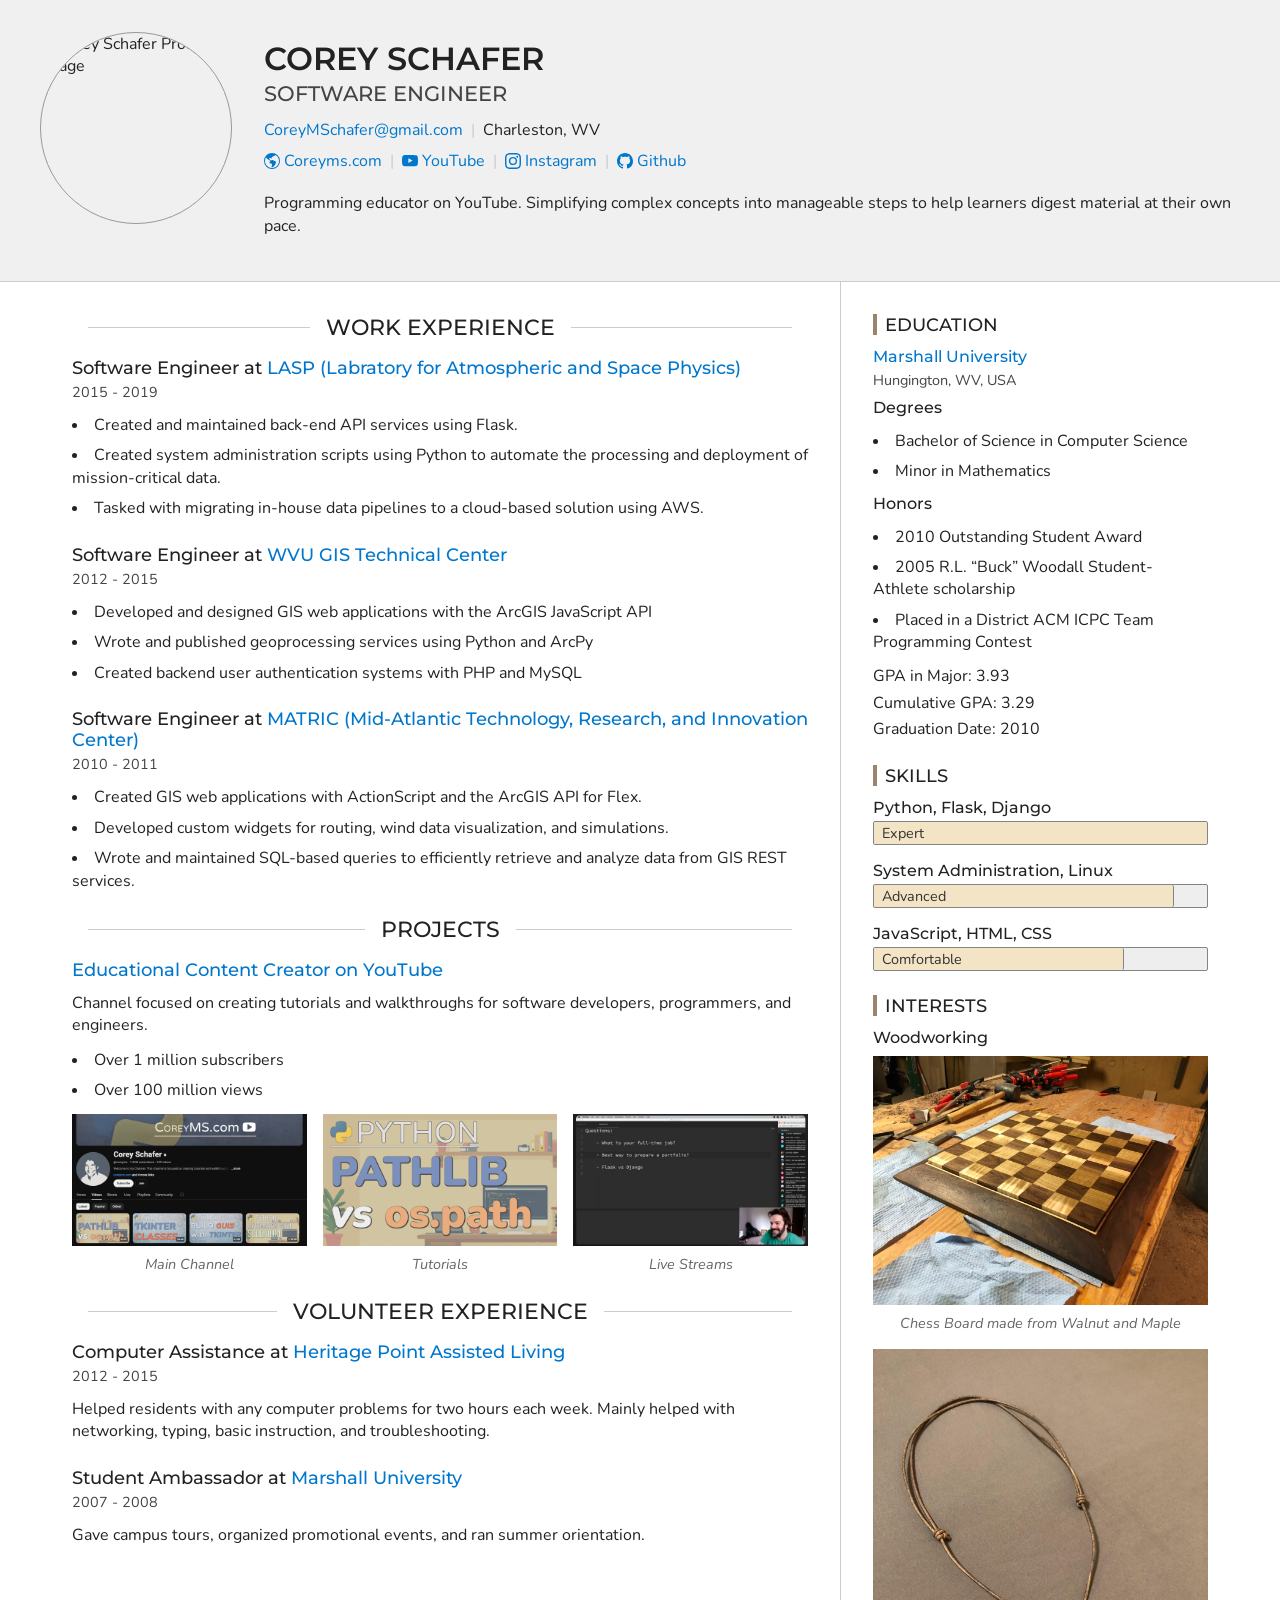
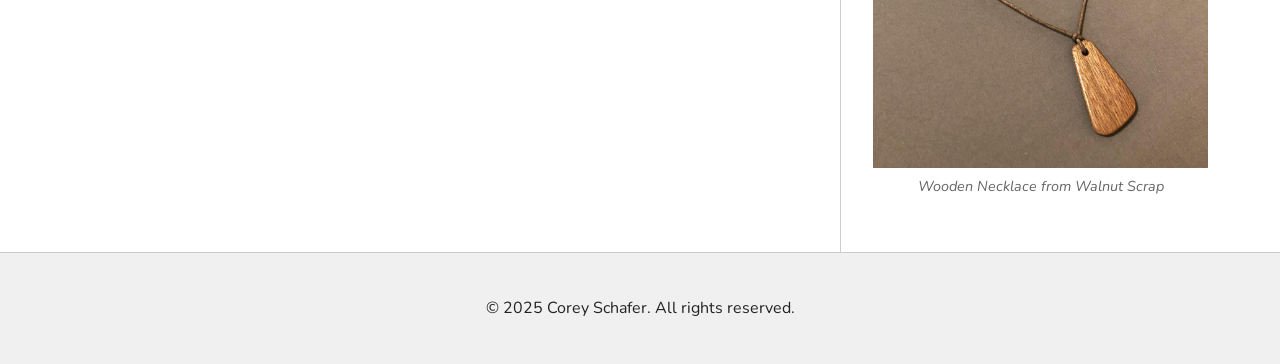
==== other-repo/index.html @ b6bd4660 "Merged other repo into subfolder" ====
<!DOCTYPE html>
<html lang="en">
  <head>
    <meta charset="utf-8">
    <meta name="viewport" content="width=device-width, initial-scale=1">

    <!-- Site Info -->
    <title>Corey Schafer - Portfolio</title>
    <meta name="description" content="Corey Schafer - Programming educator on YouTube. Simplifying complex concepts into manageable steps to help learners digest material at their own pace.">
    <meta name="author" content="Corey Schafer">

    <!-- Open Graph Tags: The title of the page for social media sharing. It can match the title tag or be more descriptive. -->
    <meta property="og:title" content="Corey Schafer">

    <!-- Open Graph Tags: Typically set to "website" for static sites or "article" for content-heavy pages. -->
    <meta property="og:type" content="website">

    <!-- Open Graph Tags: The URL of the page, used to ensure link previews resolve to the correct page. -->
    <meta property="og:url" content="/index.html">

    <!-- Open Graph Tags: URL of an image that represents the page. Useful for link previews. -->
    <meta property="og:image" content="/portfolio_media/profile.jpg">

    <!-- Open Graph Tags: Provides an alternative text for the image to improve accessibility. -->
    <meta property="og:image:alt" content="Corey Schafer Profile Image">

    <!-- Preconnect for Google Fonts -->
    <link rel="preconnect" href="https://fonts.googleapis.com">
    <link rel="preconnect" href="https://fonts.gstatic.com" crossorigin>

    <!-- Custom Font -->
    <link href="https://fonts.googleapis.com/css2?family=Montserrat:ital,wght@0,100..900;1,100..900&family=Nunito:ital,wght@0,200..1000;1,200..1000&display=swap"
          rel="stylesheet">

    <!-- Stylesheet -->
    <link rel="stylesheet" href="css/modern_normalize.css" />
    <link rel="stylesheet" href="css/html5bp.css">
    <link rel="stylesheet" href="css/main.css">

    <!-- Set a theme color that matches your website's primary color -->
    <meta name="theme-color" content="#fafafa">

    <!-- Favicon for all browsers -->
    <link rel="icon" href="/favicon.ico" sizes="any">
    <link rel="icon" href="/icon.svg" type="image/svg+xml">

    <!-- Apple touch icon for iOS devices -->
    <link rel="apple-touch-icon" sizes="180x180" href="/icon.png">

    <!-- Web app manifest for Progressive Web Apps -->
    <link rel="manifest" href="/site.webmanifest">

    <!-- Content Security Policy: Uncomment to enhance security by restricting where content can be loaded from (useful for preventing certain attacks like XSS). Update if adding external sources (e.g., Google Fonts, Bootstrap CDN, analytics, etc). -->
    <!-- <meta http-equiv="Content-Security-Policy" content=" default-src 'self'; script-src 'self' code.jquery.com; style-src 'self' fonts.googleapis.com; font-src fonts.gstatic.com; img-src 'self' images.examplecdn.com; "> -->
  </head>

  <body>
    <header class="page-header">
      <div class="container">
        <div class="header-top flex-responsive">
          
            <img class="header-image"
                 width="256"
                 height="256"
                 src="portfolio_media/profile.jpg"
                 alt="Corey Schafer Profile Image" />
          
          <div class="header-info">
            <h1>Corey Schafer</h1>
            <h2 class="header-label">Software Engineer</h2>
            
              <address>
                <ul class="inline-list flex-responsive">
                  
                    <li>
                      <a href="mailto:CoreyMSchafer@gmail.com">CoreyMSchafer@gmail.com</a>
                    </li>
                  
                  
                  <li>Charleston, WV</li>
                </ul>
              </address>
            
            
              <ul class="inline-list flex-responsive">
                
                  <li>
                    <a href="https://coreyms.com"
                       rel="noopener noreferrer"
                       aria-label="Coreyms.com"
                       class="link-with-icon">
                      <svg aria-hidden="true"
     xmlns="http://www.w3.org/2000/svg"
     role="img"
     width="16"
     height="16"
     fill="currentColor"
     class="bi bi-globe-americas"
     viewBox="0 0 16 16">
  <path d="M8 0a8 8 0 1 0 0 16A8 8 0 0 0 8 0M2.04 4.326c.325 1.329 2.532 2.54 3.717 3.19.48.263.793.434.743.484q-.121.12-.242.234c-.416.396-.787.749-.758 1.266.035.634.618.824 1.214 1.017.577.188 1.168.38 1.286.983.082.417-.075.988-.22 1.52-.215.782-.406 1.48.22 1.48 1.5-.5 3.798-3.186 4-5 .138-1.243-2-2-3.5-2.5-.478-.16-.755.081-.99.284-.172.15-.322.279-.51.216-.445-.148-2.5-2-1.5-2.5.78-.39.952-.171 1.227.182.078.099.163.208.273.318.609.304.662-.132.723-.633.039-.322.081-.671.277-.867.434-.434 1.265-.791 2.028-1.12.712-.306 1.365-.587 1.579-.88A7 7 0 1 1 2.04 4.327Z" />
</svg>

                      Coreyms.com
                    </a>
                  </li>
                
                  <li>
                    <a href="https://youtube.com/c/coreyms"
                       rel="noopener noreferrer"
                       aria-label="YouTube"
                       class="link-with-icon">
                      <svg aria-hidden="true"
     xmlns="http://www.w3.org/2000/svg"
     role="img"
     width="16"
     height="16"
     fill="currentColor"
     class="bi bi-youtube"
     viewBox="0 0 16 16">
  <path d="M8.051 1.999h.089c.822.003 4.987.033 6.11.335a2.01 2.01 0 0 1 1.415 1.42c.101.38.172.883.22 1.402l.01.104.022.26.008.104c.065.914.073 1.77.074 1.957v.075c-.001.194-.01 1.108-.082 2.06l-.008.105-.009.104c-.05.572-.124 1.14-.235 1.558a2.01 2.01 0 0 1-1.415 1.42c-1.16.312-5.569.334-6.18.335h-.142c-.309 0-1.587-.006-2.927-.052l-.17-.006-.087-.004-.171-.007-.171-.007c-1.11-.049-2.167-.128-2.654-.26a2.01 2.01 0 0 1-1.415-1.419c-.111-.417-.185-.986-.235-1.558L.09 9.82l-.008-.104A31 31 0 0 1 0 7.68v-.123c.002-.215.01-.958.064-1.778l.007-.103.003-.052.008-.104.022-.26.01-.104c.048-.519.119-1.023.22-1.402a2.01 2.01 0 0 1 1.415-1.42c.487-.13 1.544-.21 2.654-.26l.17-.007.172-.006.086-.003.171-.007A100 100 0 0 1 7.858 2zM6.4 5.209v4.818l4.157-2.408z" />
</svg>

                      YouTube
                    </a>
                  </li>
                
                  <li>
                    <a href="https://www.instagram.com/coreymschafer"
                       rel="noopener noreferrer"
                       aria-label="Instagram"
                       class="link-with-icon">
                      <svg aria-hidden="true"
     xmlns="http://www.w3.org/2000/svg"
     role="img"
     width="16"
     height="16"
     fill="currentColor"
     class="bi bi-instagram"
     viewBox="0 0 16 16">
  <path d="M8 0C5.829 0 5.556.01 4.703.048 3.85.088 3.269.222 2.76.42a3.9 3.9 0 0 0-1.417.923A3.9 3.9 0 0 0 .42 2.76C.222 3.268.087 3.85.048 4.7.01 5.555 0 5.827 0 8.001c0 2.172.01 2.444.048 3.297.04.852.174 1.433.372 1.942.205.526.478.972.923 1.417.444.445.89.719 1.416.923.51.198 1.09.333 1.942.372C5.555 15.99 5.827 16 8 16s2.444-.01 3.298-.048c.851-.04 1.434-.174 1.943-.372a3.9 3.9 0 0 0 1.416-.923c.445-.445.718-.891.923-1.417.197-.509.332-1.09.372-1.942C15.99 10.445 16 10.173 16 8s-.01-2.445-.048-3.299c-.04-.851-.175-1.433-.372-1.941a3.9 3.9 0 0 0-.923-1.417A3.9 3.9 0 0 0 13.24.42c-.51-.198-1.092-.333-1.943-.372C10.443.01 10.172 0 7.998 0zm-.717 1.442h.718c2.136 0 2.389.007 3.232.046.78.035 1.204.166 1.486.275.373.145.64.319.92.599s.453.546.598.92c.11.281.24.705.275 1.485.039.843.047 1.096.047 3.231s-.008 2.389-.047 3.232c-.035.78-.166 1.203-.275 1.485a2.5 2.5 0 0 1-.599.919c-.28.28-.546.453-.92.598-.28.11-.704.24-1.485.276-.843.038-1.096.047-3.232.047s-2.39-.009-3.233-.047c-.78-.036-1.203-.166-1.485-.276a2.5 2.5 0 0 1-.92-.598 2.5 2.5 0 0 1-.6-.92c-.109-.281-.24-.705-.275-1.485-.038-.843-.046-1.096-.046-3.233s.008-2.388.046-3.231c.036-.78.166-1.204.276-1.486.145-.373.319-.64.599-.92s.546-.453.92-.598c.282-.11.705-.24 1.485-.276.738-.034 1.024-.044 2.515-.045zm4.988 1.328a.96.96 0 1 0 0 1.92.96.96 0 0 0 0-1.92m-4.27 1.122a4.109 4.109 0 1 0 0 8.217 4.109 4.109 0 0 0 0-8.217m0 1.441a2.667 2.667 0 1 1 0 5.334 2.667 2.667 0 0 1 0-5.334" />
</svg>

                      Instagram
                    </a>
                  </li>
                
                  <li>
                    <a href="https://github.com/CoreyMSchafer"
                       rel="noopener noreferrer"
                       aria-label="Github"
                       class="link-with-icon">
                      <svg aria-hidden="true"
     xmlns="http://www.w3.org/2000/svg"
     role="img"
     width="16"
     height="16"
     fill="currentColor"
     class="bi bi-github"
     viewBox="0 0 16 16">
  <path d="M8 0C3.58 0 0 3.58 0 8c0 3.54 2.29 6.53 5.47 7.59.4.07.55-.17.55-.38 0-.19-.01-.82-.01-1.49-2.01.37-2.53-.49-2.69-.94-.09-.23-.48-.94-.82-1.13-.28-.15-.68-.52-.01-.53.63-.01 1.08.58 1.23.82.72 1.21 1.87.87 2.33.66.07-.52.28-.87.51-1.07-1.78-.2-3.64-.89-3.64-3.95 0-.87.31-1.59.82-2.15-.08-.2-.36-1.02.08-2.12 0 0 .67-.21 2.2.82.64-.18 1.32-.27 2-.27s1.36.09 2 .27c1.53-1.04 2.2-.82 2.2-.82.44 1.1.16 1.92.08 2.12.51.56.82 1.27.82 2.15 0 3.07-1.87 3.75-3.65 3.95.29.25.54.73.54 1.48 0 1.07-.01 1.93-.01 2.2 0 .21.15.46.55.38A8.01 8.01 0 0 0 16 8c0-4.42-3.58-8-8-8" />
</svg>

                      Github
                    </a>
                  </li>
                
              </ul>
            
            <p class="header-summary">Programming educator on YouTube. Simplifying complex concepts into manageable steps to help learners digest material at their own pace.</p>
          </div>
        </div>
      </div>
    </header>

    <div class="page-content">
      <div class="container">
        <main>
          
            <section>
              <h2 class="section-heading">Work Experience</h2>
              
                <section>
                  <h3>
                    
                      Software Engineer at <a href="https://lasp.colorado.edu/">LASP (Labratory for Atmospheric and Space Physics)</a>
                    
                  </h3>
                  
                    <p class="section-label">2015 - 2019</p>
                  
                  
                  
                    <ul>
                      <li>Created and maintained back-end API services using Flask.</li><li>Created system administration scripts using Python to automate the processing and deployment of mission-critical data.</li><li>Tasked with migrating in-house data pipelines to a cloud-based solution using AWS.</li>
                    </ul>
                  
                </section>
              
                <section>
                  <h3>
                    
                      Software Engineer at <a href="https://wvgis.wvu.edu/">WVU GIS Technical Center</a>
                    
                  </h3>
                  
                    <p class="section-label">2012 - 2015</p>
                  
                  
                  
                    <ul>
                      <li>Developed and designed GIS web applications with the ArcGIS JavaScript API</li><li>Wrote and published geoprocessing services using Python and ArcPy</li><li>Created backend user authentication systems with PHP and MySQL</li>
                    </ul>
                  
                </section>
              
                <section>
                  <h3>
                    
                      Software Engineer at <a href="https://www.matricinnovates.com/">MATRIC (Mid-Atlantic Technology, Research, and Innovation Center)</a>
                    
                  </h3>
                  
                    <p class="section-label">2010 - 2011</p>
                  
                  
                  
                    <ul>
                      <li>Created GIS web applications with ActionScript and the ArcGIS API for Flex.</li><li>Developed custom widgets for routing, wind data visualization, and simulations.</li><li>Wrote and maintained SQL-based queries to efficiently retrieve and analyze data from GIS REST services.</li>
                    </ul>
                  
                </section>
              
            </section>
          

          
            <section>
              <h2 class="section-heading">Projects</h2>
              
                <section>
                  <h3>
                    
                      <a href="https://youtube.com/c/coreyms">Educational Content Creator on YouTube</a>
                    
                  </h3>
                  <p>Channel focused on creating tutorials and walkthroughs for software developers, programmers, and engineers.</p>
                  
                    <ul>
                      <li>Over 1 million subscribers</li><li>Over 100 million views</li>
                    </ul>
                  
                  
                    <div class="gallery main-gallery">
                      
                        <figure>
                          <img width="600"
                               height="338"
                               src="portfolio_media/yt1.png"
                               alt="Main Channel">
                          <figcaption>Main Channel</figcaption>
                        </figure>
                      
                        <figure>
                          <img width="600"
                               height="338"
                               src="portfolio_media/yt2.png"
                               alt="Tutorials">
                          <figcaption>Tutorials</figcaption>
                        </figure>
                      
                        <figure>
                          <img width="600"
                               height="338"
                               src="portfolio_media/yt3.png"
                               alt="Live Streams">
                          <figcaption>Live Streams</figcaption>
                        </figure>
                      
                    </div>
                  
                </section>
              
            </section>
          

          
            <section>
              <h2 class="section-heading">Volunteer Experience</h2>
              
                <section>
                  <h3>
                    
                      Computer Assistance at <a href="https://www.heritage-point.com/">Heritage Point Assisted Living</a>
                    
                  </h3>
                  
                    <p class="section-label">2012 - 2015</p>
                  
                  <p>Helped residents with any computer problems for two hours each week. Mainly helped with networking, typing, basic instruction, and troubleshooting.</p>
                  
                </section>
              
                <section>
                  <h3>
                    
                      Student Ambassador at <a href="https://marshall.edu">Marshall University</a>
                    
                  </h3>
                  
                    <p class="section-label">2007 - 2008</p>
                  
                  <p>Gave campus tours, organized promotional events, and ran summer orientation.</p>
                  
                </section>
              
            </section>
          

          
        </main>

        <!-- Sidebar Section -->
        <aside>
          
            <section>
              <h2 class="section-heading">Education</h2>
              
                <section>
                  <h3>
                    
                      <a href="https://marshall.edu">Marshall University</a>
                    
                  </h3>
                  <p class="section-label">Hungington, WV, USA</p>
                  
                    <h4>Degrees</h4>
                    <ul>
                      <li>Bachelor of Science in Computer Science</li><li>Minor in Mathematics</li>
                    </ul>
                  
                  
                    <h4>Honors</h4>
                    <ul>
                      <li>2010 Outstanding Student Award</li><li>2005 R.L. “Buck” Woodall Student-Athlete scholarship</li><li>Placed in a District ACM ICPC Team Programming Contest</li>
                    </ul>
                  
                  
                    <p>
                      <span class="block">GPA in Major: 3.93</span>
                      <span class="block">Cumulative GPA: 3.29</span>
                      <span class="block">Graduation Date: 2010</span>
                    </p>
                  
                </section>
              
            </section>
          

          
            <section>
              <h2 class="section-heading">Skills</h2>
              <ul class="unstyled-list">
                
                  <li>
                    <h3>Python, Flask, Django</h3>
                    <div class="skill-bar">
                      <div class="skill-bar-fill w-100"
                           role="meter"
                           aria-valuenow="100"
                           aria-valuemin="0"
                           aria-valuemax="100">
                        <span class="skill-bar-label">Expert</span>
                      </div>
                    </div>
                  </li>
                
                  <li>
                    <h3>System Administration, Linux</h3>
                    <div class="skill-bar">
                      <div class="skill-bar-fill w-90"
                           role="meter"
                           aria-valuenow="90"
                           aria-valuemin="0"
                           aria-valuemax="100">
                        <span class="skill-bar-label">Advanced</span>
                      </div>
                    </div>
                  </li>
                
                  <li>
                    <h3>JavaScript, HTML, CSS</h3>
                    <div class="skill-bar">
                      <div class="skill-bar-fill w-75"
                           role="meter"
                           aria-valuenow="75"
                           aria-valuemin="0"
                           aria-valuemax="100">
                        <span class="skill-bar-label">Comfortable</span>
                      </div>
                    </div>
                  </li>
                
              </ul>
            </section>
          

          

          
            <section>
              <h2 class="section-heading">Interests</h2>
              
                <section>
                  <h3>Woodworking</h3>
                  
                  
                    <div class="gallery side-gallery">
                      
                        <figure>
                          <img width="600"
                               height="338"
                               src="portfolio_media/ww1.jpg"
                               alt="Chess Board made from Walnut and Maple">
                          <figcaption>Chess Board made from Walnut and Maple</figcaption>
                        </figure>
                      
                        <figure>
                          <img width="600"
                               height="338"
                               src="portfolio_media/ww2.jpg"
                               alt="Wooden Necklace from Walnut Scrap">
                          <figcaption>Wooden Necklace from Walnut Scrap</figcaption>
                        </figure>
                      
                    </div>
                  
                </section>
              
            </section>
          
        </aside>
      </div>
    </div>

    <footer class="page-footer">
      <div class="container">
        <p>© 2025 Corey Schafer. All rights reserved.</p>
      </div>
    </footer>

    <script src="js/app.js"></script>
  </body>
</html>
---- other-repo/css/html5bp.css ----
/*! HTML5 Boilerplate v9.0.1 | MIT License | https://html5boilerplate.com/ */

/* main.css 3.0.0 | MIT License | https://github.com/h5bp/main.css#readme */
/*
 * What follows is the result of much research on cross-browser styling.
 * Credit left inline and big thanks to Nicolas Gallagher, Jonathan Neal,
 * Kroc Camen, and the H5BP dev community and team.
 */

/* ==========================================================================
   Base styles: opinionated defaults
   ========================================================================== */

html {
  color: #222;
  font-size: 1em;
  line-height: 1.4;
}

/*
 * Remove text-shadow in selection highlight:
 * https://twitter.com/miketaylr/status/12228805301
 *
 * Customize the background color to match your design.
 */

::-moz-selection {
  background: #b3d4fc;
  text-shadow: none;
}

::selection {
  background: #b3d4fc;
  text-shadow: none;
}

/*
 * A better looking default horizontal rule
 */

hr {
  display: block;
  height: 1px;
  border: 0;
  border-top: 1px solid #ccc;
  margin: 1em 0;
  padding: 0;
}

/*
 * Remove the gap between audio, canvas, iframes,
 * images, videos and the bottom of their containers:
 * https://github.com/h5bp/html5-boilerplate/issues/440
 */

audio,
canvas,
iframe,
img,
svg,
video {
  vertical-align: middle;
}

/*
 * Remove default fieldset styles.
 */

fieldset {
  border: 0;
  margin: 0;
  padding: 0;
}

/*
 * Allow only vertical resizing of textareas.
 */

textarea {
  resize: vertical;
}

/* ==========================================================================
   Author's custom styles
   ========================================================================== */

/* ==========================================================================
   Helper classes
   ========================================================================== */

/*
 * Hide visually and from screen readers
 */

.hidden,
[hidden] {
  display: none !important;
}

/*
 * Hide only visually, but have it available for screen readers:
 * https://snook.ca/archives/html_and_css/hiding-content-for-accessibility
 *
 * 1. For long content, line feeds are not interpreted as spaces and small width
 *    causes content to wrap 1 word per line:
 *    https://medium.com/@jessebeach/beware-smushed-off-screen-accessible-text-5952a4c2cbfe
 */

.visually-hidden {
  border: 0;
  clip: rect(0, 0, 0, 0);
  height: 1px;
  margin: -1px;
  overflow: hidden;
  padding: 0;
  position: absolute;
  white-space: nowrap;
  width: 1px;
  /* 1 */
}

/*
 * Extends the .visually-hidden class to allow the element
 * to be focusable when navigated to via the keyboard:
 * https://www.drupal.org/node/897638
 */

.visually-hidden.focusable:active,
.visually-hidden.focusable:focus {
  clip: auto;
  height: auto;
  margin: 0;
  overflow: visible;
  position: static;
  white-space: inherit;
  width: auto;
}

/*
 * Hide visually and from screen readers, but maintain layout
 */

.invisible {
  visibility: hidden;
}

/*
 * Clearfix: contain floats
 *
 * The use of `table` rather than `block` is only necessary if using
 * `::before` to contain the top-margins of child elements.
 */

.clearfix::before,
.clearfix::after {
  content: "";
  display: table;
}

.clearfix::after {
  clear: both;
}

/* ==========================================================================
   EXAMPLE Media Queries for Responsive Design.
   These examples override the primary ('mobile first') styles.
   Modify as content requires.
   ========================================================================== */

@media only screen and (min-width: 35em) {
  /* Style adjustments for viewports that meet the condition */
}

@media print,
  (-webkit-min-device-pixel-ratio: 1.25),
  (min-resolution: 1.25dppx),
  (min-resolution: 120dpi) {
  /* Style adjustments for high resolution devices */
}

/* ==========================================================================
   Print styles.
   Inlined to avoid the additional HTTP request:
   https://www.phpied.com/delay-loading-your-print-css/
   ========================================================================== */

@media print {
  *,
  *::before,
  *::after {
    background: #fff !important;
    color: #000 !important;
    /* Black prints faster */
    box-shadow: none !important;
    text-shadow: none !important;
  }

  a,
  a:visited {
    text-decoration: underline;
  }

  a[href]::after {
    content: " (" attr(href) ")";
  }

  abbr[title]::after {
    content: " (" attr(title) ")";
  }

  /*
   * Don't show links that are fragment identifiers,
   * or use the `javascript:` pseudo protocol
   */
  a[href^="#"]::after,
  a[href^="javascript:"]::after {
    content: "";
  }

  pre {
    white-space: pre-wrap !important;
  }

  pre,
  blockquote {
    border: 1px solid #999;
    page-break-inside: avoid;
  }

  tr,
  img {
    page-break-inside: avoid;
  }

  p,
  h2,
  h3 {
    orphans: 3;
    widows: 3;
  }

  h2,
  h3 {
    page-break-after: avoid;
  }
}
---- other-repo/css/main.css ----
:root {
  --link-color: #0077cc;
  --link-color-hover: #00487c;
  --header-footer-bg-color: #f0f0f0;
  --aside-accent-color: #9d836b;
  --skill-bar-fill-color: #f3e4c6;
  --blockquote-bg-color: #f7fafc;
  --blockquote-accent-color: #4a5568;
  --blockquote-text-color: #4a5568;
  --spacing-inline: 0.5rem;
}

/* Base Styles */
body {
  font-family: "Nunito", "Segoe UI", "Helvetica Neue", Helvetica, Arial,
    sans-serif;
  font-weight: 400;
  display: grid;
  grid-template-rows: auto 1fr auto;
  min-height: 100vh;
}

h1,
h2,
h3,
h4,
h5,
h6 {
  margin: 0;
  font-family: "Montserrat", "Segoe UI", "Helvetica Neue", Helvetica, Arial,
    sans-serif;
  font-weight: 400;
  line-height: 1.2;
}

h1 {
  font-size: 2rem;
  font-weight: 600;
  text-transform: uppercase;
}

h2 {
  font-size: 1.4rem;
  font-weight: 500;
  text-transform: uppercase;
}

h3 {
  font-size: 1.1rem;
  font-weight: 500;
}

h4 {
  font-size: 1rem;
  font-weight: 500;
}

h5 {
  font-size: 1rem;
  font-weight: 500;
}

h6 {
  font-size: 1rem;
  font-weight: 500;
}

p {
  margin: 0.75rem 0;
}

a {
  color: var(--link-color) !important;
  text-decoration: none;
}

a:hover {
  color: var(--link-color-hover);
  text-decoration: underline;
}

address {
  font-style: normal;
}

figure,
ul {
  margin: 0;
  padding: 0;
}

header,
main,
aside,
footer {
  padding: 2rem;
}

header {
  padding-bottom: 0.5rem;
}

aside {
  border-top: 1px solid #ccc;
}

footer {
  text-align: center;
}

section {
  margin-bottom: 1.5rem;
}

/* Utility */
.block {
  display: block;
  margin: 0.25rem 0;
}

.flex-responsive {
  display: flex;
  flex-direction: column;
  align-items: center;
  text-align: center;
}

/* Main Layout */
.container {
  width: 100%;
  max-width: 1200px;
  margin: 0 auto;
}

.page-content .container {
  display: grid;
  grid-template-columns: 1fr;
}

.page-header,
.page-footer {
  background: var(--header-footer-bg-color);
}

.page-header {
  border-bottom: 1px solid #ccc;
}

.page-header .container {
  display: flex;
  flex-direction: column;
}

.header-top {
  gap: 1rem;
}

.header-image {
  width: 100%;
  max-width: 256px;
  aspect-ratio: 1 / 1;
  border-radius: 50%;
  object-fit: cover;
  border: 1px solid #999;
}

.header-info ul {
  margin: 1rem 0;
}

.link-with-icon {
  display: flex;
  align-items: center;
  gap: 0.25rem;
}

.header-label {
  font-size: 1.3rem;
  color: #444;
  margin-top: 0.2rem;
  margin-bottom: 0.8rem;
}

.header-summary {
  margin: 1.25rem 0;
}

.page-footer {
  border-top: 1px solid #ccc;
}

.section-heading {
  display: flex;
  align-items: center;
  text-align: center;
  margin-bottom: 1rem;
}

.section-heading::before,
.section-heading::after {
  content: "";
  flex: 1;
  border-bottom: 1px solid #ccc;
  margin: 0 1rem;
}

aside .section-heading {
  align-items: flex-start;
  text-align: left;
  border-left: 4px solid var(--aside-accent-color);
  padding-left: 0.5rem;
  margin-bottom: 0.75rem;
}

aside .section-heading::before,
aside .section-heading::after {
  content: none;
}

.section-label {
  font-size: 0.9rem;
  color: #444;
  margin-top: 0.25rem;
  margin-bottom: 0.5rem;
}

/* Images */
img {
  max-width: 100%;
  height: auto;
}

.gallery {
  display: grid;
  gap: 1rem;
  justify-items: center;
  margin: 0.5rem 0;
}

.main-gallery {
  grid-template-columns: 1fr;
}

.side-gallery {
  grid-template-columns: 1fr;
}

figcaption {
  text-align: center;
  color: #666;
  font-size: 0.9rem;
  margin-top: 0.5rem;
  font-style: italic;
}

/* Lists */
main ul,
aside ul {
  list-style-type: disc;
  list-style-position: inside;
  padding-left: 0;
  margin: 0.75rem 0;
}

main li,
aside li {
  margin-bottom: 0.5rem;
}

.unstyled-list {
  list-style: none;
}

.inline-list {
  list-style: none;
  gap: 0.25rem;
}

.inline-list li {
  display: flex; /* This is for HTML Whitespace Issues */
}

/* Skillbars */
.skill-bar {
  width: 100%;
  height: 1.5rem;
  margin-top: 0.25rem;
  margin-bottom: 1rem;
  background: #eee;
  border: 1px solid #848484;
  border-radius: 2px;
  overflow: hidden;
}

.skill-bar-fill {
  height: 100%;
  background: var(--skill-bar-fill-color) !important;
  border-right: 1px solid #848484;
  border-radius: 2px;
  display: flex;
  align-items: center;
  padding-left: 0.5rem;
}

.skill-bar-label {
  color: #333;
  font-size: 0.9rem;
  white-space: nowrap;
}

.w-0 {
  width: 0%;
}

.w-10 {
  width: 10%;
}

.w-20 {
  width: 20%;
}

.w-25 {
  width: 25%;
}

.w-30 {
  width: 30%;
}

.w-40 {
  width: 40%;
}

.w-50 {
  width: 50%;
}

.w-60 {
  width: 60%;
}

.w-70 {
  width: 70%;
}

.w-75 {
  width: 75%;
}

.w-80 {
  width: 80%;
}

.w-90 {
  width: 90%;
}

.w-100 {
  width: 100%;
  border-right: none;
}

/* Blockquotes */
blockquote {
  margin: 1rem 2rem;
  padding: 1.5rem 2rem;
  background-color: var(--blockquote-bg-color);
  border-left: 4px solid var(--blockquote-accent-color);
  font-style: italic;
  color: var(--blockquote-text-color);
  line-height: 1.6;
  border-radius: 0 4px 4px 0;
  box-shadow: 0 1px 3px rgba(0, 0, 0, 0.1);
}

@media (min-width: 37.5rem) {
  .main-gallery {
    grid-template-columns: repeat(3, 1fr);
  }

  .side-gallery {
    grid-template-columns: repeat(2, 1fr);
  }
}

@media (min-width: 48rem) {
  aside {
    border-top: none;
    border-left: 1px solid #ccc;
  }

  aside h1 {
    font-size: 1.4rem;
  }

  aside h2 {
    font-size: 1.1rem;
  }

  aside h3 {
    font-size: 1rem;
  }

  aside h4 {
    font-size: 1rem;
  }

  aside h5 {
    font-size: 1rem;
  }

  aside h6 {
    font-size: 1rem;
  }

  header {
    padding-bottom: 1.5rem;
  }

  .flex-responsive {
    flex-direction: row;
    align-items: flex-start;
    text-align: left;
  }

  .page-content .container {
    grid-template-columns: 2fr 1fr;
  }

  .header-top {
    gap: 2rem;
  }

  .header-image {
    max-width: 192px;
  }

  .header-info {
    margin-top: 0.5rem;
  }

  .page-header ul {
    margin: 0.5rem 0;
  }

  .inline-list {
    gap: var(--spacing-inline);
  }

  .inline-list li:not(:last-child)::after {
    content: "|";
    margin-left: var(--spacing-inline);
    color: #ccc;
  }

  .side-gallery {
    grid-template-columns: 1fr;
  }
}

@media print {
  .skill-bar-label {
    background: transparent !important;
    background-color: transparent !important;
    mix-blend-mode: darken;
  }

  body {
    -webkit-print-color-adjust: exact !important;
    print-color-adjust: exact !important;
  }
}
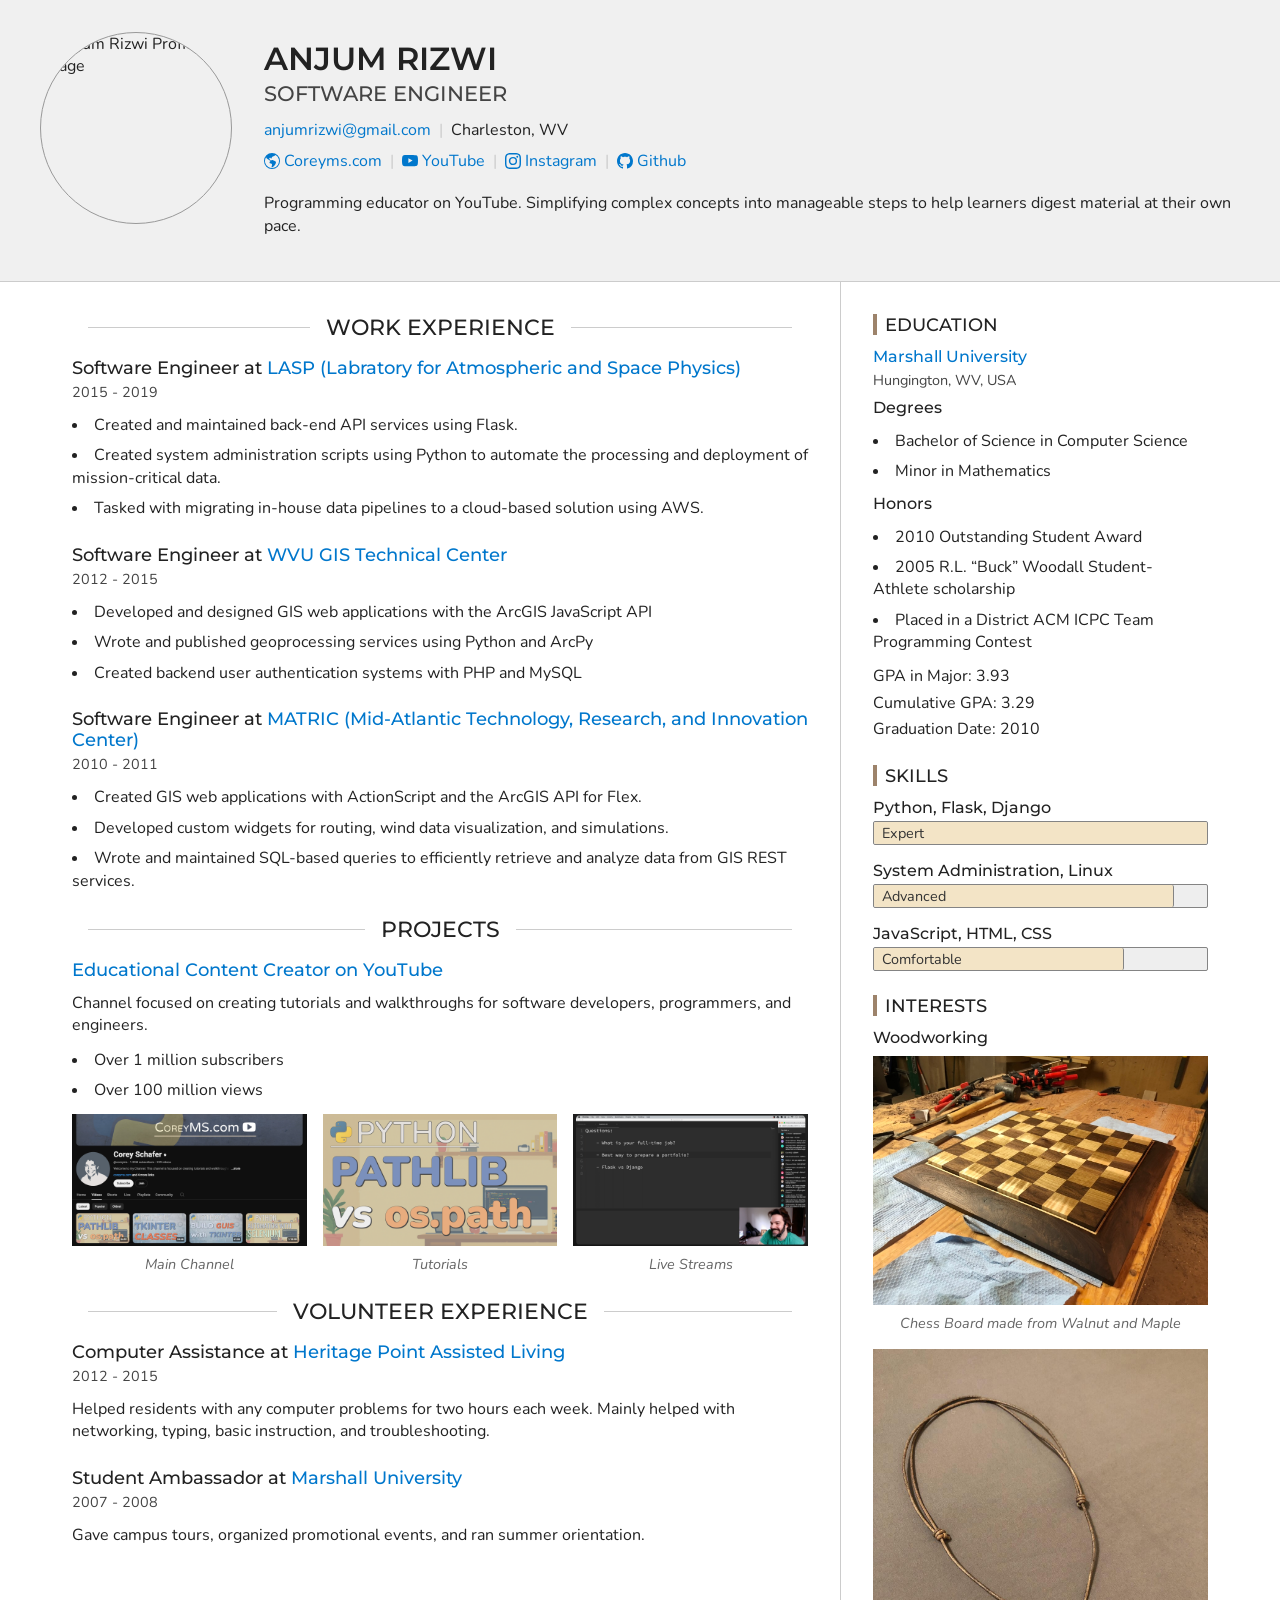
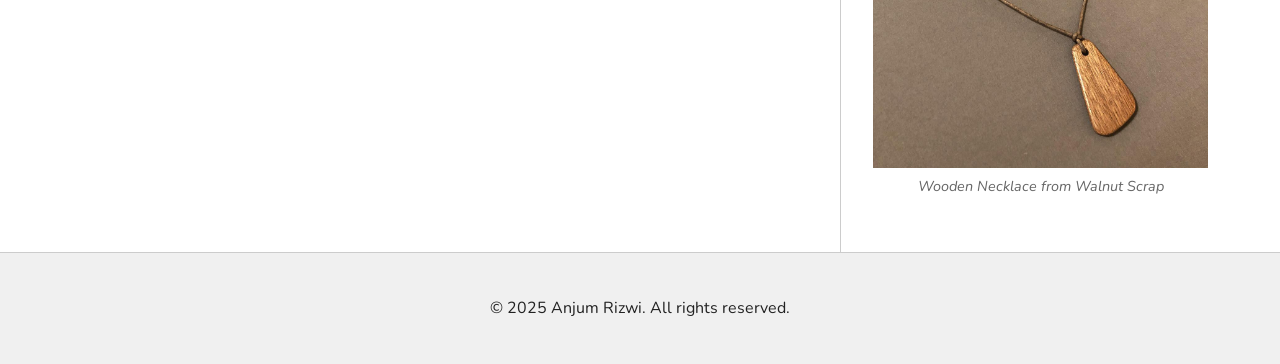
==== commit 8f8f5150: "Name changed" ====
--- a/other-repo/index.html
+++ b/other-repo/index.html
@@ -5,12 +5,12 @@
     <meta name="viewport" content="width=device-width, initial-scale=1">
 
     <!-- Site Info -->
-    <title>Corey Schafer - Portfolio</title>
-    <meta name="description" content="Corey Schafer - Programming educator on YouTube. Simplifying complex concepts into manageable steps to help learners digest material at their own pace.">
-    <meta name="author" content="Corey Schafer">
+    <title>Anjum Rizwi - Portfolio</title>
+    <meta name="description" content="Anjum Rizwi - Programming educator on YouTube. Simplifying complex concepts into manageable steps to help learners digest material at their own pace.">
+    <meta name="author" content="Anjum Rizwi">
 
     <!-- Open Graph Tags: The title of the page for social media sharing. It can match the title tag or be more descriptive. -->
-    <meta property="og:title" content="Corey Schafer">
+    <meta property="og:title" content="Anjum Rizwi">
 
     <!-- Open Graph Tags: Typically set to "website" for static sites or "article" for content-heavy pages. -->
     <meta property="og:type" content="website">
@@ -22,7 +22,7 @@
     <meta property="og:image" content="/portfolio_media/profile.jpg">
 
     <!-- Open Graph Tags: Provides an alternative text for the image to improve accessibility. -->
-    <meta property="og:image:alt" content="Corey Schafer Profile Image">
+    <meta property="og:image:alt" content="Anjum Rizwi Profile Image">
 
     <!-- Preconnect for Google Fonts -->
     <link rel="preconnect" href="https://fonts.googleapis.com">
@@ -63,17 +63,17 @@
                  width="256"
                  height="256"
                  src="portfolio_media/profile.jpg"
-                 alt="Corey Schafer Profile Image" />
+                 alt="Anjum Rizwi Profile Image" />
           
           <div class="header-info">
-            <h1>Corey Schafer</h1>
+            <h1>Anjum Rizwi</h1>
             <h2 class="header-label">Software Engineer</h2>
             
               <address>
                 <ul class="inline-list flex-responsive">
                   
                     <li>
-                      <a href="mailto:CoreyMSchafer@gmail.com">CoreyMSchafer@gmail.com</a>
+                      <a href="mailto:anjumrizwi@gmail.com">anjumrizwi@gmail.com</a>
                     </li>
                   
                   
@@ -444,7 +444,7 @@
 
     <footer class="page-footer">
       <div class="container">
-        <p>© 2025 Corey Schafer. All rights reserved.</p>
+        <p>© 2025 Anjum Rizwi. All rights reserved.</p>
       </div>
     </footer>
 
